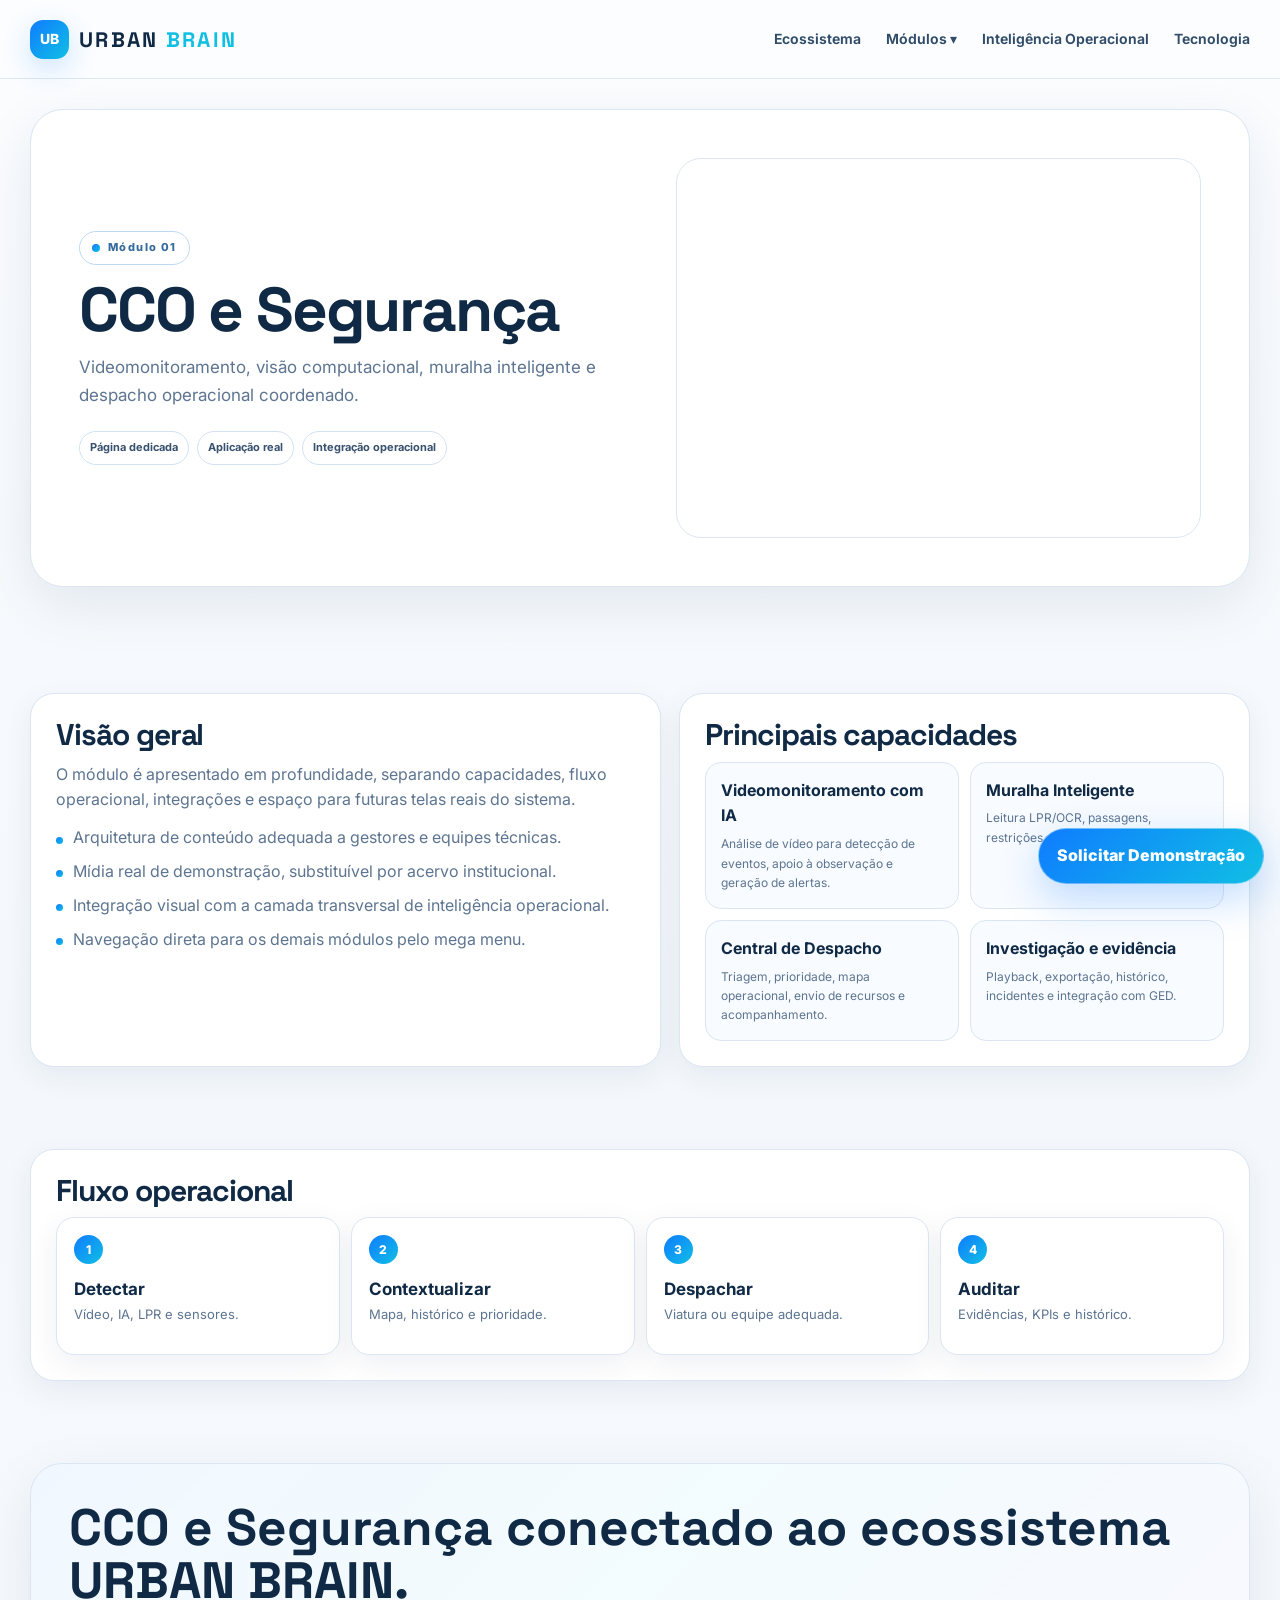
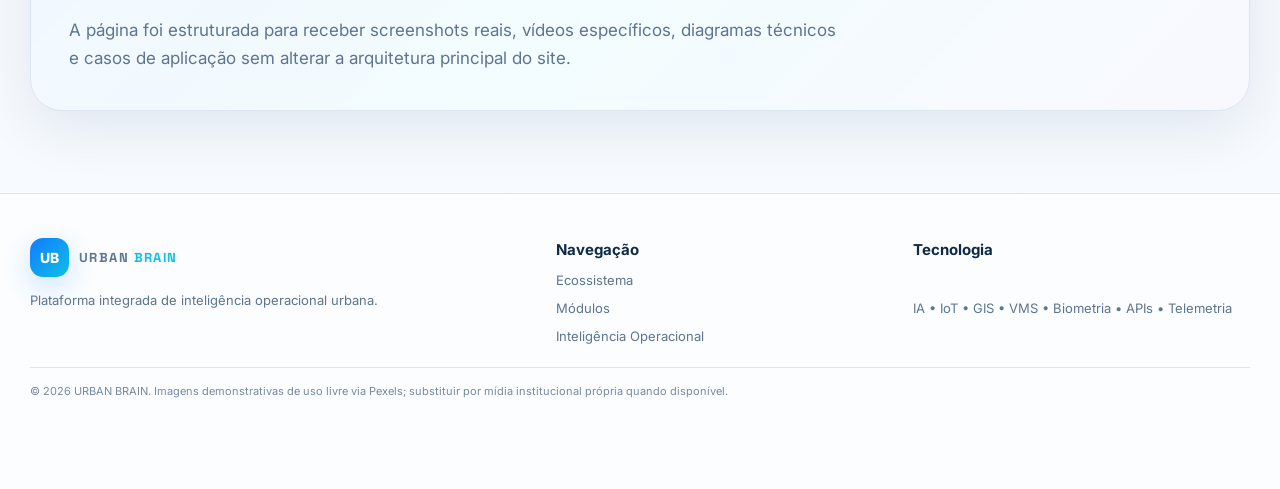
==== modulos/cco-seguranca.html @ a5acc8ec "feat: publish final URBAN BRAIN light redesign" ====
<!doctype html><html lang="pt-BR"><head><meta charset="utf-8"><meta name="viewport" content="width=device-width,initial-scale=1">
<title>CCO e Segurança | URBAN BRAIN</title><meta name="description" content="Videomonitoramento, visão computacional, muralha inteligente e despacho operacional coordenado."><meta name="theme-color" content="#f5f8fc">
<meta name="robots" content="index,follow,max-image-preview:large">
<meta property="og:type" content="website"><meta property="og:locale" content="pt_BR"><meta property="og:title" content="CCO e Segurança | URBAN BRAIN"><meta property="og:description" content="Videomonitoramento, visão computacional, muralha inteligente e despacho operacional coordenado.">
<link rel="preconnect" href="https://fonts.googleapis.com"><link rel="preconnect" href="https://fonts.gstatic.com" crossorigin>
<link href="https://fonts.googleapis.com/css2?family=Inter:wght@400;500;600;700;800&family=Space+Grotesk:wght@500;700;800&display=swap" rel="stylesheet">
<link rel="stylesheet" href="../assets/styles.css"></head><body><a class="skip" href="#conteudo">Ir para o conteúdo</a>
<header class="header"><div class="container header-row"><a class="brand" href="../index.html"><span class="brand-mark">UB</span><span>URBAN <b>BRAIN</b></span></a><nav class="nav" aria-label="Navegação principal"><a href="../index.html#ecossistema">Ecossistema</a><div class="modules"><button class="modules-btn" aria-haspopup="true">Módulos ▾</button><div class="mega"><div class="mega-grid"><a class="mega-card" href="cco-seguranca.html"><strong>CCO e Segurança</strong><span>IA, videomonitoramento, muralha e despacho</span></a><a class="mega-card" href="educacao-escolas.html"><strong>Educação e Escolas</strong><span>Frequência digital e proteção escolar</span></a><a class="mega-card" href="transporte-publico.html"><strong>Transporte Público</strong><span>Biometria facial e antifraude</span></a><a class="mega-card" href="saude-digital.html"><strong>Saúde Digital</strong><span>UBS digital e teleinterconsulta</span></a><a class="mega-card" href="telegestao-defesa-civil.html"><strong>Telegestão e Defesa Civil</strong><span>IoT, iluminação e prevenção de riscos</span></a></div><div class="mega-side"><h4>Inteligência transversal</h4><p>Capacidades que sustentam a operação integrada em todas as verticais.</p><div class="tags"><span class="tag">CAD</span><span class="tag">Muralha</span><span class="tag">Vídeo / VMS</span><span class="tag">GED + IA</span><span class="tag">Frotas</span><span class="tag">Telemetria</span><span class="tag">BI</span></div></div></div></div><a href="../index.html#inteligencia">Inteligência Operacional</a><a href="../index.html#tecnologia">Tecnologia</a></nav><button class="menu" aria-label="Abrir menu" aria-expanded="false">☰</button></div><div class="container mobile"><div class="mobile-panel"><a href="../index.html#ecossistema">Ecossistema</a><div class="mobile-item"><button class="mobile-toggle">Módulos <span>+</span></button><div class="mobile-sub"><a href="cco-seguranca.html">CCO e Segurança</a><a href="educacao-escolas.html">Educação e Escolas</a><a href="transporte-publico.html">Transporte Público</a><a href="saude-digital.html">Saúde Digital</a><a href="telegestao-defesa-civil.html">Telegestão e Defesa Civil</a></div></div><a href="../index.html#inteligencia">Inteligência Operacional</a><a href="../index.html#tecnologia">Tecnologia</a></div></div></header><main id="conteudo">
<section class="page-hero"><div class="container"><div class="page-shell"><div class="page-inner"><div><span class="kicker">Módulo 01</span><h1>CCO e Segurança</h1><p>Videomonitoramento, visão computacional, muralha inteligente e despacho operacional coordenado.</p><div class="hero-pills"><span class="tag">Página dedicada</span><span class="tag">Aplicação real</span><span class="tag">Integração operacional</span></div></div><div class="page-photo" style="background-image:url('https://images.pexels.com/photos/32026165/pexels-photo-32026165.jpeg?cs=srgb&fm=jpg')"></div></div></div></div></section>
<section class="section"><div class="container"><div class="content-grid"><div class="block"><h2>Visão geral</h2><p>O módulo é apresentado em profundidade, separando capacidades, fluxo operacional, integrações e espaço para futuras telas reais do sistema.</p><ul class="bullets"><li>Arquitetura de conteúdo adequada a gestores e equipes técnicas.</li><li>Mídia real de demonstração, substituível por acervo institucional.</li><li>Integração visual com a camada transversal de inteligência operacional.</li><li>Navegação direta para os demais módulos pelo mega menu.</li></ul></div><div class="block"><h2>Principais capacidades</h2><div class="info"><div class="info-card"><strong>Videomonitoramento com IA</strong><p>Análise de vídeo para detecção de eventos, apoio à observação e geração de alertas.</p></div><div class="info-card"><strong>Muralha Inteligente</strong><p>Leitura LPR/OCR, passagens, restrições, fatos, regras e correlações.</p></div><div class="info-card"><strong>Central de Despacho</strong><p>Triagem, prioridade, mapa operacional, envio de recursos e acompanhamento.</p></div><div class="info-card"><strong>Investigação e evidência</strong><p>Playback, exportação, histórico, incidentes e integração com GED.</p></div></div></div></div></div></section>
<section class="section" style="padding-top:0"><div class="container"><div class="block"><h2>Fluxo operacional</h2><div class="module-flow"><div class="step"><em>1</em><strong>Detectar</strong><p>Vídeo, IA, LPR e sensores.</p></div><div class="step"><em>2</em><strong>Contextualizar</strong><p>Mapa, histórico e prioridade.</p></div><div class="step"><em>3</em><strong>Despachar</strong><p>Viatura ou equipe adequada.</p></div><div class="step"><em>4</em><strong>Auditar</strong><p>Evidências, KPIs e histórico.</p></div></div></div></div></section>
<section class="section" style="padding-top:0"><div class="container"><div class="closing"><h2>CCO e Segurança conectado ao ecossistema URBAN BRAIN.</h2><p>A página foi estruturada para receber screenshots reais, vídeos específicos, diagramas técnicos e casos de aplicação sem alterar a arquitetura principal do site.</p></div></div></section>
</main><footer class="footer"><div class="container"><div class="footer-grid"><div><a class="brand" href="../index.html"><span class="brand-mark">UB</span><span>URBAN <b>BRAIN</b></span></a><p>Plataforma integrada de inteligência operacional urbana.</p></div><div class="footer-col"><strong>Navegação</strong><a href="../index.html#ecossistema">Ecossistema</a><a href="../index.html#modulos">Módulos</a><a href="../index.html#inteligencia">Inteligência Operacional</a></div><div class="footer-col"><strong>Tecnologia</strong><p>IA • IoT • GIS • VMS • Biometria • APIs • Telemetria</p></div></div><div class="footer-bottom">© 2026 URBAN BRAIN. Imagens demonstrativas de uso livre via Pexels; substituir por mídia institucional própria quando disponível.</div></div></footer><a class="demo" href="https://wa.me/5511986662944?text=Ol%C3%A1%21%20Gostaria%20de%20solicitar%20uma%20demonstra%C3%A7%C3%A3o%20do%20URBAN%20BRAIN." target="_blank" rel="noopener">Solicitar Demonstração</a><script src="../assets/script.js"></script></body></html>
---- assets/styles.css ----
:root{--bg:#f5f8fc;--surface:#fff;--alt:#eef4fa;--line:#dbe6f2;--text:#102a46;--muted:#5d7590;--blue:#0f7cff;--cyan:#10bfe4;--green:#25b98b;--purple:#676cff;--shadow:0 18px 55px rgba(14,48,88,.09);--soft:0 9px 30px rgba(14,48,88,.07);--radius:24px}
*{box-sizing:border-box}html{scroll-behavior:smooth}body{margin:0;background:linear-gradient(180deg,#fbfdff,#f4f8fc 50%,#f8fbff);color:var(--text);font:16px/1.62 Inter,system-ui,-apple-system,"Segoe UI",sans-serif}a{text-decoration:none;color:inherit}img{max-width:100%;display:block}button{font:inherit}.container{width:min(1220px,calc(100% - 32px));margin:auto}.skip{position:fixed;left:12px;top:-70px;z-index:999;background:#fff;border:1px solid var(--line);padding:9px 13px;border-radius:10px}.skip:focus{top:12px}:focus-visible{outline:3px solid #0f7cff44;outline-offset:3px}
.header{position:sticky;top:0;z-index:100;background:#fbfdffee;backdrop-filter:blur(15px);border-bottom:1px solid #dce7f2}.header-row{height:78px;display:flex;align-items:center;gap:24px}.brand{display:flex;align-items:center;gap:10px;font:800 21px/1 "Space Grotesk",Inter,sans-serif;letter-spacing:.11em;white-space:nowrap}.brand-mark{width:39px;height:39px;border-radius:13px;background:linear-gradient(135deg,var(--blue),var(--cyan));color:#fff;display:grid;place-items:center;font:800 14px/1 Inter;letter-spacing:0;box-shadow:0 10px 28px #0f7cff33}.brand b{color:var(--cyan)}.nav{margin-left:auto;display:flex;align-items:center;gap:25px}.nav>a,.modules-btn{font-weight:650;font-size:14px;color:#304c68;border:0;background:none;padding:0;cursor:pointer}.nav>a:hover,.modules-btn:hover{color:var(--blue)}.modules{position:relative}.mega{position:absolute;top:calc(100% + 18px);right:-160px;width:min(1000px,calc(100vw - 32px));padding:24px;border:1px solid var(--line);border-radius:28px;background:#fff;box-shadow:var(--shadow);display:none;grid-template-columns:1.25fr .75fr;gap:20px}.modules:hover .mega,.modules.open .mega{display:grid}.mega-grid{display:grid;grid-template-columns:1fr 1fr;gap:12px}.mega-card{padding:17px;border-radius:18px;border:1px solid var(--line);background:#f8fbff;transition:.2s}.mega-card:hover{transform:translateY(-2px);box-shadow:var(--soft);border-color:#bdd4ea}.mega-card strong{display:block;font:700 17px/1.2 "Space Grotesk",Inter}.mega-card span{display:block;color:var(--muted);font-size:12px;margin-top:6px}.mega-side{border:1px solid var(--line);border-radius:20px;padding:20px;background:linear-gradient(180deg,#f8fcff,#eef6fd)}.mega-side h4{margin:0 0 8px;font:700 19px/1.2 "Space Grotesk",Inter}.mega-side p{margin:0 0 12px;color:var(--muted);font-size:13px}.tags{display:flex;flex-wrap:wrap;gap:7px}.tag{display:inline-flex;padding:7px 10px;border-radius:999px;border:1px solid #d3e2f1;background:#fff;font-size:11px;font-weight:700;color:#38516e}
.menu{display:none;margin-left:auto;width:45px;height:45px;border:1px solid var(--line);background:#fff;border-radius:12px}.mobile{display:none;padding-bottom:14px}.mobile.open{display:block}.mobile-panel{border:1px solid var(--line);background:#fff;border-radius:18px;padding:14px}.mobile-panel>a,.mobile-toggle{display:flex;width:100%;justify-content:space-between;padding:11px 3px;border:0;background:none;color:#2a4664;font-weight:650;text-align:left}.mobile-sub{display:none;padding:2px 0 6px 12px}.mobile-item.open .mobile-sub{display:block}.mobile-sub a{display:block;padding:8px 0;color:var(--muted);font-size:14px}
.hero{padding:26px 0 35px}.hero-shell{position:relative;overflow:hidden;border-radius:36px;border:1px solid var(--line);box-shadow:var(--shadow);background:#fff}.hero-media{position:absolute;inset:0}.hero-media video,.hero-media img{width:100%;height:100%;object-fit:cover}.hero-media img{position:absolute;inset:0}.hero-media video{position:absolute;inset:0;z-index:1}.hero-media:after{content:"";position:absolute;inset:0;z-index:2;background:linear-gradient(90deg,#fafdfff2 0%,#fafdffe4 42%,#fafdff9e 68%,#fafdffcc 100%)}.hero-inner{position:relative;z-index:3;min-height:680px;display:grid;grid-template-columns:1.03fr .97fr;gap:38px;align-items:center;padding:68px}.kicker{display:inline-flex;align-items:center;gap:8px;border:1px solid #bdd9f6;background:#ffffffc7;border-radius:999px;padding:7px 12px;font-size:11px;font-weight:800;letter-spacing:.13em;color:#356c9d}.kicker:before{content:"";width:8px;height:8px;border-radius:50%;background:linear-gradient(135deg,var(--blue),var(--cyan))}.hero h1,.section-head h2,.card h3,.page-hero h1,.block h2{font-family:"Space Grotesk",Inter,sans-serif;letter-spacing:-.035em}.hero h1{font-size:clamp(46px,6vw,76px);line-height:.94;margin:17px 0 18px}.hero h1 span{color:var(--blue)}.hero p{font-size:18px;color:#49637f;max-width:650px;margin:0}.hero-actions{margin-top:25px}.link-primary{display:inline-flex;align-items:center;gap:8px;padding:12px 16px;border-radius:13px;border:1px solid var(--line);background:#fff;font-weight:800;color:#244561;box-shadow:var(--soft)}.hero-pills{margin-top:22px;display:flex;flex-wrap:wrap;gap:8px}.hero-board{display:grid;grid-template-columns:1fr 1fr;gap:13px;width:min(100%,520px);justify-self:end}.metric{padding:18px;border:1px solid #dce7f2;background:#ffffffdc;border-radius:19px;box-shadow:var(--soft)}.metric strong{display:block;font:700 26px/1 "Space Grotesk",Inter}.metric span{display:block;color:var(--muted);font-size:12px;margin-top:7px}.hero-board .wide{grid-column:1/-1}.hero-note{padding:18px;border:1px solid #dce7f2;background:#ffffffdc;border-radius:19px;box-shadow:var(--soft)}.hero-note strong{display:block;font:700 20px/1.2 "Space Grotesk",Inter}.hero-note p{font-size:13px;margin-top:7px}
.section{padding:82px 0}.section-head{max-width:850px;margin-bottom:28px}.eyebrow{font-size:11px;font-weight:800;letter-spacing:.16em;text-transform:uppercase;color:#5581ad}.section-head h2{font-size:clamp(34px,4vw,54px);line-height:1.03;margin:11px 0}.section-head p{font-size:17px;color:var(--muted);margin:0}
.eco{background:#fff;border:1px solid var(--line);border-radius:31px;padding:34px;box-shadow:var(--soft);display:grid;grid-template-columns:1.08fr .92fr;gap:28px;align-items:center}.radar{min-height:540px;position:relative;border-radius:27px;background:radial-gradient(circle at 50% 50%,#10bfe414,transparent 54%),linear-gradient(180deg,#fbfdff,#f5faff);border:1px solid #e2edf8;overflow:hidden}.ring{position:absolute;left:50%;top:50%;transform:translate(-50%,-50%);border:1px solid #d7e7f7;border-radius:50%}.r1{width:210px;height:210px}.r2{width:320px;height:320px}.r3{width:440px;height:440px}.core{position:absolute;left:50%;top:50%;transform:translate(-50%,-50%);width:160px;height:160px;border-radius:50%;background:linear-gradient(135deg,var(--blue),var(--cyan));color:#fff;display:grid;place-items:center;text-align:center;box-shadow:0 24px 58px #0f7cff33}.core strong{display:block;font:800 27px/1 "Space Grotesk",Inter;letter-spacing:.08em}.core span{font-size:11px;letter-spacing:.12em;font-weight:800}.node{position:absolute;width:116px;height:116px;border:1px solid var(--line);background:#fff;border-radius:50%;display:grid;place-items:center;text-align:center;padding:12px;font-size:12px;font-weight:750;box-shadow:var(--soft)}.n1{left:50%;top:7%;transform:translateX(-50%)}.n2{right:7%;top:25%}.n3{right:11%;bottom:10%}.n4{left:11%;bottom:10%}.n5{left:7%;top:25%}.n6{left:50%;bottom:2%;transform:translateX(-50%)}.benefits{display:grid;gap:12px}.benefit{padding:17px;border-radius:18px;background:#f7fbff;border:1px solid var(--line)}.benefit strong{display:block;font-size:17px}.benefit p{margin:5px 0 0;color:var(--muted);font-size:14px}
.modules-grid{display:grid;grid-template-columns:repeat(3,1fr);gap:17px}.card{overflow:hidden;background:#fff;border:1px solid var(--line);border-radius:25px;box-shadow:var(--soft)}.media{height:225px;background-size:cover;background-position:center}.card-body{padding:22px}.card h3{font-size:25px;line-height:1.04;margin:0 0 10px}.card p{color:var(--muted);margin:0}.pill-row{display:flex;flex-wrap:wrap;gap:7px;margin-top:14px}.pill{padding:6px 9px;border-radius:999px;border:1px solid var(--line);background:#f7fbff;color:#3d5571;font-size:11px;font-weight:750}.text-link{display:inline-flex;margin-top:16px;color:var(--blue);font-weight:800}
.ops{display:grid;grid-template-columns:1fr 1fr;gap:20px}.preview,.detail{background:#fff;border:1px solid var(--line);border-radius:27px;box-shadow:var(--soft)}.preview{padding:20px}.preview img{border:1px solid #e3edf7;border-radius:18px}.detail{padding:27px}.detail h3{font:700 26px/1.1 "Space Grotesk",Inter;margin:0 0 9px}.detail>p{color:var(--muted);margin:0 0 14px}.feature-list{display:grid;gap:9px}.feature{padding:13px 14px;border:1px solid var(--line);background:#f8fbff;border-radius:15px;text-align:left;cursor:pointer}.feature.active,.feature:hover{background:#fff;border-color:#b9d3eb}.feature strong{display:block;color:#24405d}.feature span{display:block;color:var(--muted);font-size:12px;margin-top:3px}.workflow{display:grid;grid-template-columns:repeat(5,1fr);gap:12px;margin-top:22px}.step{padding:17px;border:1px solid var(--line);background:#fff;border-radius:18px;box-shadow:var(--soft)}.step em{display:grid;place-items:center;width:29px;height:29px;border-radius:50%;background:linear-gradient(135deg,var(--blue),var(--cyan));color:#fff;font-style:normal;font-size:12px;font-weight:800}.step strong{display:block;margin-top:12px;font-size:17px}.step p{font-size:13px;color:var(--muted);margin:4px 0 0}.grid4{display:grid;grid-template-columns:repeat(4,1fr);gap:14px}.tech{padding:20px;border:1px solid var(--line);background:#fff;border-radius:20px;box-shadow:var(--soft)}.tech h3{font:700 19px/1.15 "Space Grotesk",Inter;margin:0 0 8px}.tech p{color:var(--muted);font-size:13px;margin:0}.closing{padding:38px;border:1px solid var(--line);border-radius:32px;background:linear-gradient(135deg,#0f7cff0f,#10bfe40d,#676cff0c),#fff;box-shadow:var(--shadow)}.closing h2{font:700 clamp(30px,4vw,52px)/1.03 "Space Grotesk",Inter;margin:0 0 10px}.closing p{font-size:17px;color:var(--muted);max-width:780px;margin:0}
.footer{padding:44px 0 88px;border-top:1px solid var(--line);background:#fbfdff}.footer-grid{display:grid;grid-template-columns:1.2fr .8fr .8fr;gap:20px}.footer p,.footer a{color:var(--muted);font-size:13px}.footer-col{display:grid;gap:7px}.footer-col strong{font-size:15px}.footer-bottom{margin-top:20px;padding-top:15px;border-top:1px solid var(--line);font-size:11px;color:#768aa1}.demo{position:fixed;right:16px;bottom:16px;z-index:120;display:inline-flex;padding:14px 18px;border-radius:999px;background:linear-gradient(135deg,var(--blue),var(--cyan));color:#fff;font-weight:850;box-shadow:0 15px 40px #0f7cff40;border:1px solid #ffffff66}
.page-hero{padding:30px 0 24px}.page-shell{overflow:hidden;background:#fff;border:1px solid var(--line);border-radius:33px;box-shadow:var(--shadow)}.page-inner{display:grid;grid-template-columns:1.04fr .96fr;gap:28px;align-items:center;padding:48px}.page-hero h1{font-size:clamp(40px,5vw,62px);line-height:1.02;margin:13px 0}.page-hero p{color:var(--muted);font-size:17px;margin:0}.page-photo{min-height:380px;border-radius:25px;background-size:cover;background-position:center;border:1px solid var(--line)}.content-grid{display:grid;grid-template-columns:1.05fr .95fr;gap:18px}.block{padding:25px;border:1px solid var(--line);background:#fff;border-radius:24px;box-shadow:var(--soft)}.block h2{font-size:30px;line-height:1.05;margin:0 0 11px}.block p{color:var(--muted);margin:0 0 12px}.info{display:grid;grid-template-columns:1fr 1fr;gap:11px}.info-card{padding:15px;border:1px solid var(--line);background:#f8fbff;border-radius:16px}.info-card strong{display:block;font-size:16px}.info-card p{font-size:12px;margin:5px 0 0}.bullets{list-style:none;padding:0;margin:0;display:grid;gap:8px}.bullets li{position:relative;padding-left:17px;color:var(--muted)}.bullets li:before{content:"";position:absolute;left:0;top:.7em;width:7px;height:7px;border-radius:50%;background:linear-gradient(135deg,var(--blue),var(--cyan))}.module-flow{display:grid;grid-template-columns:repeat(4,1fr);gap:11px}
@media(max-width:1050px){.hero-inner,.eco,.ops,.page-inner,.content-grid{grid-template-columns:1fr}.hero-inner{padding:50px 28px;min-height:620px}.hero-board{justify-self:start}.modules-grid{grid-template-columns:1fr 1fr}.grid4{grid-template-columns:1fr 1fr}.workflow{grid-template-columns:1fr 1fr}.footer-grid{grid-template-columns:1fr 1fr}.mega{right:-90px}}
@media(max-width:860px){.nav{display:none}.menu{display:block}.modules-grid{grid-template-columns:1fr 1fr}.page-inner{padding:30px}.hero-shell,.page-shell{border-radius:28px}}
@media(max-width:680px){.container{width:calc(100% - 24px)}.section{padding:62px 0}.hero h1{font-size:43px}.hero-inner{padding:32px 20px;min-height:610px}.hero-board,.modules-grid,.grid4,.workflow,.info,.module-flow{grid-template-columns:1fr}.hero-board .wide{grid-column:auto}.radar{min-height:500px}.r3{width:395px;height:395px}.r2{width:290px;height:290px}.node{width:100px;height:100px;font-size:10px}.footer-grid{grid-template-columns:1fr}.demo{left:12px;right:12px;justify-content:center;border-radius:14px}.closing{padding:27px}}
@media(prefers-reduced-motion:reduce){html{scroll-behavior:auto}*{animation:none!important;transition:none!important}.hero-media video{display:none}}
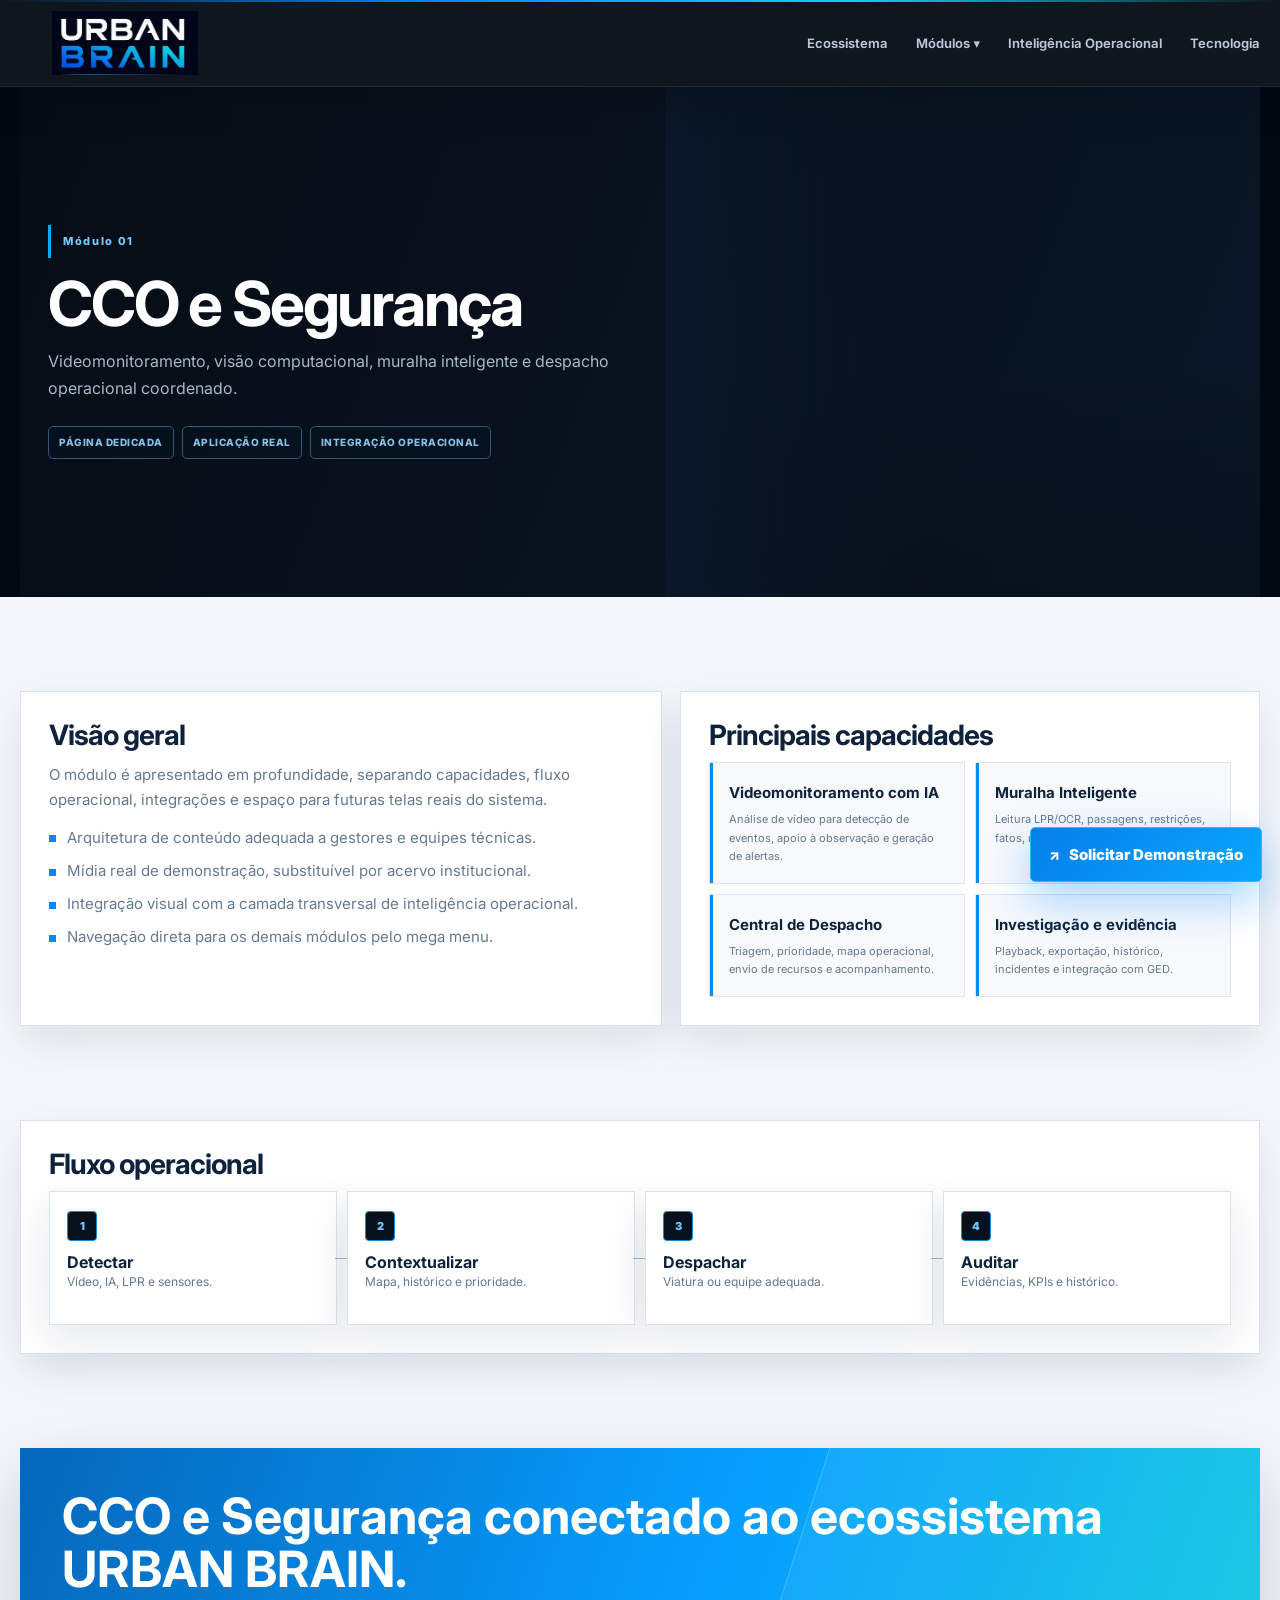
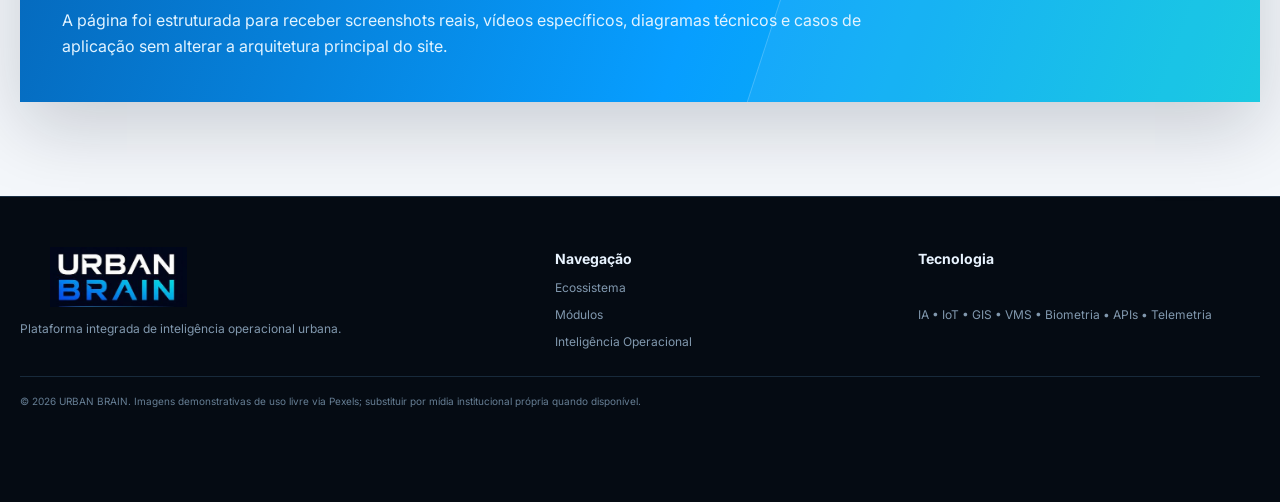
==== commit b9d76251: "fix: use approved CCO monitoring image" ====
--- a/modulos/cco-seguranca.html
+++ b/modulos/cco-seguranca.html
@@ -6,7 +6,7 @@
 <link href="https://fonts.googleapis.com/css2?family=Inter:wght@400;500;600;700;800&family=Space+Grotesk:wght@500;700;800&display=swap" rel="stylesheet">
 <link rel="stylesheet" href="../assets/styles.css"></head><body><a class="skip" href="#conteudo">Ir para o conteúdo</a>
 <header class="header"><div class="container header-row"><a class="brand" href="../index.html"><span class="brand-mark">UB</span><span>URBAN <b>BRAIN</b></span></a><nav class="nav" aria-label="Navegação principal"><a href="../index.html#ecossistema">Ecossistema</a><div class="modules"><button class="modules-btn" aria-haspopup="true">Módulos ▾</button><div class="mega"><div class="mega-grid"><a class="mega-card" href="cco-seguranca.html"><strong>CCO e Segurança</strong><span>IA, videomonitoramento, muralha e despacho</span></a><a class="mega-card" href="educacao-escolas.html"><strong>Educação e Escolas</strong><span>Frequência digital e proteção escolar</span></a><a class="mega-card" href="transporte-publico.html"><strong>Transporte Público</strong><span>Biometria facial e antifraude</span></a><a class="mega-card" href="saude-digital.html"><strong>Saúde Digital</strong><span>UBS digital e teleinterconsulta</span></a><a class="mega-card" href="telegestao-defesa-civil.html"><strong>Telegestão e Defesa Civil</strong><span>IoT, iluminação e prevenção de riscos</span></a></div><div class="mega-side"><h4>Inteligência transversal</h4><p>Capacidades que sustentam a operação integrada em todas as verticais.</p><div class="tags"><span class="tag">CAD</span><span class="tag">Muralha</span><span class="tag">Vídeo / VMS</span><span class="tag">GED + IA</span><span class="tag">Frotas</span><span class="tag">Telemetria</span><span class="tag">BI</span></div></div></div></div><a href="../index.html#inteligencia">Inteligência Operacional</a><a href="../index.html#tecnologia">Tecnologia</a></nav><button class="menu" aria-label="Abrir menu" aria-expanded="false">☰</button></div><div class="container mobile"><div class="mobile-panel"><a href="../index.html#ecossistema">Ecossistema</a><div class="mobile-item"><button class="mobile-toggle">Módulos <span>+</span></button><div class="mobile-sub"><a href="cco-seguranca.html">CCO e Segurança</a><a href="educacao-escolas.html">Educação e Escolas</a><a href="transporte-publico.html">Transporte Público</a><a href="saude-digital.html">Saúde Digital</a><a href="telegestao-defesa-civil.html">Telegestão e Defesa Civil</a></div></div><a href="../index.html#inteligencia">Inteligência Operacional</a><a href="../index.html#tecnologia">Tecnologia</a></div></div></header><main id="conteudo">
-<section class="page-hero"><div class="container"><div class="page-shell"><div class="page-inner"><div><span class="kicker">Módulo 01</span><h1>CCO e Segurança</h1><p>Videomonitoramento, visão computacional, muralha inteligente e despacho operacional coordenado.</p><div class="hero-pills"><span class="tag">Página dedicada</span><span class="tag">Aplicação real</span><span class="tag">Integração operacional</span></div></div><div class="page-photo" style="background-image:url('https://images.pexels.com/photos/32026165/pexels-photo-32026165.jpeg?cs=srgb&fm=jpg')"></div></div></div></div></section>
+<section class="page-hero"><div class="container"><div class="page-shell"><div class="page-inner"><div><span class="kicker">Módulo 01</span><h1>CCO e Segurança</h1><p>Videomonitoramento, visão computacional, muralha inteligente e despacho operacional coordenado.</p><div class="hero-pills"><span class="tag">Página dedicada</span><span class="tag">Aplicação real</span><span class="tag">Integração operacional</span></div></div><div class="page-photo" style="background-image:url('../assets/cco-monitoramento-urbano.jpg')"></div></div></div></div></section>
 <section class="section"><div class="container"><div class="content-grid"><div class="block"><h2>Visão geral</h2><p>O módulo é apresentado em profundidade, separando capacidades, fluxo operacional, integrações e espaço para futuras telas reais do sistema.</p><ul class="bullets"><li>Arquitetura de conteúdo adequada a gestores e equipes técnicas.</li><li>Mídia real de demonstração, substituível por acervo institucional.</li><li>Integração visual com a camada transversal de inteligência operacional.</li><li>Navegação direta para os demais módulos pelo mega menu.</li></ul></div><div class="block"><h2>Principais capacidades</h2><div class="info"><div class="info-card"><strong>Videomonitoramento com IA</strong><p>Análise de vídeo para detecção de eventos, apoio à observação e geração de alertas.</p></div><div class="info-card"><strong>Muralha Inteligente</strong><p>Leitura LPR/OCR, passagens, restrições, fatos, regras e correlações.</p></div><div class="info-card"><strong>Central de Despacho</strong><p>Triagem, prioridade, mapa operacional, envio de recursos e acompanhamento.</p></div><div class="info-card"><strong>Investigação e evidência</strong><p>Playback, exportação, histórico, incidentes e integração com GED.</p></div></div></div></div></div></section>
 <section class="section" style="padding-top:0"><div class="container"><div class="block"><h2>Fluxo operacional</h2><div class="module-flow"><div class="step"><em>1</em><strong>Detectar</strong><p>Vídeo, IA, LPR e sensores.</p></div><div class="step"><em>2</em><strong>Contextualizar</strong><p>Mapa, histórico e prioridade.</p></div><div class="step"><em>3</em><strong>Despachar</strong><p>Viatura ou equipe adequada.</p></div><div class="step"><em>4</em><strong>Auditar</strong><p>Evidências, KPIs e histórico.</p></div></div></div></div></section>
 <section class="section" style="padding-top:0"><div class="container"><div class="closing"><h2>CCO e Segurança conectado ao ecossistema URBAN BRAIN.</h2><p>A página foi estruturada para receber screenshots reais, vídeos específicos, diagramas técnicos e casos de aplicação sem alterar a arquitetura principal do site.</p></div></div></section>
--- a/assets/styles.css
+++ b/assets/styles.css
@@ -1,15 +1,23 @@
-:root{--bg:#f5f8fc;--surface:#fff;--alt:#eef4fa;--line:#dbe6f2;--text:#102a46;--muted:#5d7590;--blue:#0f7cff;--cyan:#10bfe4;--green:#25b98b;--purple:#676cff;--shadow:0 18px 55px rgba(14,48,88,.09);--soft:0 9px 30px rgba(14,48,88,.07);--radius:24px}
-*{box-sizing:border-box}html{scroll-behavior:smooth}body{margin:0;background:linear-gradient(180deg,#fbfdff,#f4f8fc 50%,#f8fbff);color:var(--text);font:16px/1.62 Inter,system-ui,-apple-system,"Segoe UI",sans-serif}a{text-decoration:none;color:inherit}img{max-width:100%;display:block}button{font:inherit}.container{width:min(1220px,calc(100% - 32px));margin:auto}.skip{position:fixed;left:12px;top:-70px;z-index:999;background:#fff;border:1px solid var(--line);padding:9px 13px;border-radius:10px}.skip:focus{top:12px}:focus-visible{outline:3px solid #0f7cff44;outline-offset:3px}
-.header{position:sticky;top:0;z-index:100;background:#fbfdffee;backdrop-filter:blur(15px);border-bottom:1px solid #dce7f2}.header-row{height:78px;display:flex;align-items:center;gap:24px}.brand{display:flex;align-items:center;gap:10px;font:800 21px/1 "Space Grotesk",Inter,sans-serif;letter-spacing:.11em;white-space:nowrap}.brand-mark{width:39px;height:39px;border-radius:13px;background:linear-gradient(135deg,var(--blue),var(--cyan));color:#fff;display:grid;place-items:center;font:800 14px/1 Inter;letter-spacing:0;box-shadow:0 10px 28px #0f7cff33}.brand b{color:var(--cyan)}.nav{margin-left:auto;display:flex;align-items:center;gap:25px}.nav>a,.modules-btn{font-weight:650;font-size:14px;color:#304c68;border:0;background:none;padding:0;cursor:pointer}.nav>a:hover,.modules-btn:hover{color:var(--blue)}.modules{position:relative}.mega{position:absolute;top:calc(100% + 18px);right:-160px;width:min(1000px,calc(100vw - 32px));padding:24px;border:1px solid var(--line);border-radius:28px;background:#fff;box-shadow:var(--shadow);display:none;grid-template-columns:1.25fr .75fr;gap:20px}.modules:hover .mega,.modules.open .mega{display:grid}.mega-grid{display:grid;grid-template-columns:1fr 1fr;gap:12px}.mega-card{padding:17px;border-radius:18px;border:1px solid var(--line);background:#f8fbff;transition:.2s}.mega-card:hover{transform:translateY(-2px);box-shadow:var(--soft);border-color:#bdd4ea}.mega-card strong{display:block;font:700 17px/1.2 "Space Grotesk",Inter}.mega-card span{display:block;color:var(--muted);font-size:12px;margin-top:6px}.mega-side{border:1px solid var(--line);border-radius:20px;padding:20px;background:linear-gradient(180deg,#f8fcff,#eef6fd)}.mega-side h4{margin:0 0 8px;font:700 19px/1.2 "Space Grotesk",Inter}.mega-side p{margin:0 0 12px;color:var(--muted);font-size:13px}.tags{display:flex;flex-wrap:wrap;gap:7px}.tag{display:inline-flex;padding:7px 10px;border-radius:999px;border:1px solid #d3e2f1;background:#fff;font-size:11px;font-weight:700;color:#38516e}
-.menu{display:none;margin-left:auto;width:45px;height:45px;border:1px solid var(--line);background:#fff;border-radius:12px}.mobile{display:none;padding-bottom:14px}.mobile.open{display:block}.mobile-panel{border:1px solid var(--line);background:#fff;border-radius:18px;padding:14px}.mobile-panel>a,.mobile-toggle{display:flex;width:100%;justify-content:space-between;padding:11px 3px;border:0;background:none;color:#2a4664;font-weight:650;text-align:left}.mobile-sub{display:none;padding:2px 0 6px 12px}.mobile-item.open .mobile-sub{display:block}.mobile-sub a{display:block;padding:8px 0;color:var(--muted);font-size:14px}
-.hero{padding:26px 0 35px}.hero-shell{position:relative;overflow:hidden;border-radius:36px;border:1px solid var(--line);box-shadow:var(--shadow);background:#fff}.hero-media{position:absolute;inset:0}.hero-media video,.hero-media img{width:100%;height:100%;object-fit:cover}.hero-media img{position:absolute;inset:0}.hero-media video{position:absolute;inset:0;z-index:1}.hero-media:after{content:"";position:absolute;inset:0;z-index:2;background:linear-gradient(90deg,#fafdfff2 0%,#fafdffe4 42%,#fafdff9e 68%,#fafdffcc 100%)}.hero-inner{position:relative;z-index:3;min-height:680px;display:grid;grid-template-columns:1.03fr .97fr;gap:38px;align-items:center;padding:68px}.kicker{display:inline-flex;align-items:center;gap:8px;border:1px solid #bdd9f6;background:#ffffffc7;border-radius:999px;padding:7px 12px;font-size:11px;font-weight:800;letter-spacing:.13em;color:#356c9d}.kicker:before{content:"";width:8px;height:8px;border-radius:50%;background:linear-gradient(135deg,var(--blue),var(--cyan))}.hero h1,.section-head h2,.card h3,.page-hero h1,.block h2{font-family:"Space Grotesk",Inter,sans-serif;letter-spacing:-.035em}.hero h1{font-size:clamp(46px,6vw,76px);line-height:.94;margin:17px 0 18px}.hero h1 span{color:var(--blue)}.hero p{font-size:18px;color:#49637f;max-width:650px;margin:0}.hero-actions{margin-top:25px}.link-primary{display:inline-flex;align-items:center;gap:8px;padding:12px 16px;border-radius:13px;border:1px solid var(--line);background:#fff;font-weight:800;color:#244561;box-shadow:var(--soft)}.hero-pills{margin-top:22px;display:flex;flex-wrap:wrap;gap:8px}.hero-board{display:grid;grid-template-columns:1fr 1fr;gap:13px;width:min(100%,520px);justify-self:end}.metric{padding:18px;border:1px solid #dce7f2;background:#ffffffdc;border-radius:19px;box-shadow:var(--soft)}.metric strong{display:block;font:700 26px/1 "Space Grotesk",Inter}.metric span{display:block;color:var(--muted);font-size:12px;margin-top:7px}.hero-board .wide{grid-column:1/-1}.hero-note{padding:18px;border:1px solid #dce7f2;background:#ffffffdc;border-radius:19px;box-shadow:var(--soft)}.hero-note strong{display:block;font:700 20px/1.2 "Space Grotesk",Inter}.hero-note p{font-size:13px;margin-top:7px}
-.section{padding:82px 0}.section-head{max-width:850px;margin-bottom:28px}.eyebrow{font-size:11px;font-weight:800;letter-spacing:.16em;text-transform:uppercase;color:#5581ad}.section-head h2{font-size:clamp(34px,4vw,54px);line-height:1.03;margin:11px 0}.section-head p{font-size:17px;color:var(--muted);margin:0}
-.eco{background:#fff;border:1px solid var(--line);border-radius:31px;padding:34px;box-shadow:var(--soft);display:grid;grid-template-columns:1.08fr .92fr;gap:28px;align-items:center}.radar{min-height:540px;position:relative;border-radius:27px;background:radial-gradient(circle at 50% 50%,#10bfe414,transparent 54%),linear-gradient(180deg,#fbfdff,#f5faff);border:1px solid #e2edf8;overflow:hidden}.ring{position:absolute;left:50%;top:50%;transform:translate(-50%,-50%);border:1px solid #d7e7f7;border-radius:50%}.r1{width:210px;height:210px}.r2{width:320px;height:320px}.r3{width:440px;height:440px}.core{position:absolute;left:50%;top:50%;transform:translate(-50%,-50%);width:160px;height:160px;border-radius:50%;background:linear-gradient(135deg,var(--blue),var(--cyan));color:#fff;display:grid;place-items:center;text-align:center;box-shadow:0 24px 58px #0f7cff33}.core strong{display:block;font:800 27px/1 "Space Grotesk",Inter;letter-spacing:.08em}.core span{font-size:11px;letter-spacing:.12em;font-weight:800}.node{position:absolute;width:116px;height:116px;border:1px solid var(--line);background:#fff;border-radius:50%;display:grid;place-items:center;text-align:center;padding:12px;font-size:12px;font-weight:750;box-shadow:var(--soft)}.n1{left:50%;top:7%;transform:translateX(-50%)}.n2{right:7%;top:25%}.n3{right:11%;bottom:10%}.n4{left:11%;bottom:10%}.n5{left:7%;top:25%}.n6{left:50%;bottom:2%;transform:translateX(-50%)}.benefits{display:grid;gap:12px}.benefit{padding:17px;border-radius:18px;background:#f7fbff;border:1px solid var(--line)}.benefit strong{display:block;font-size:17px}.benefit p{margin:5px 0 0;color:var(--muted);font-size:14px}
-.modules-grid{display:grid;grid-template-columns:repeat(3,1fr);gap:17px}.card{overflow:hidden;background:#fff;border:1px solid var(--line);border-radius:25px;box-shadow:var(--soft)}.media{height:225px;background-size:cover;background-position:center}.card-body{padding:22px}.card h3{font-size:25px;line-height:1.04;margin:0 0 10px}.card p{color:var(--muted);margin:0}.pill-row{display:flex;flex-wrap:wrap;gap:7px;margin-top:14px}.pill{padding:6px 9px;border-radius:999px;border:1px solid var(--line);background:#f7fbff;color:#3d5571;font-size:11px;font-weight:750}.text-link{display:inline-flex;margin-top:16px;color:var(--blue);font-weight:800}
-.ops{display:grid;grid-template-columns:1fr 1fr;gap:20px}.preview,.detail{background:#fff;border:1px solid var(--line);border-radius:27px;box-shadow:var(--soft)}.preview{padding:20px}.preview img{border:1px solid #e3edf7;border-radius:18px}.detail{padding:27px}.detail h3{font:700 26px/1.1 "Space Grotesk",Inter;margin:0 0 9px}.detail>p{color:var(--muted);margin:0 0 14px}.feature-list{display:grid;gap:9px}.feature{padding:13px 14px;border:1px solid var(--line);background:#f8fbff;border-radius:15px;text-align:left;cursor:pointer}.feature.active,.feature:hover{background:#fff;border-color:#b9d3eb}.feature strong{display:block;color:#24405d}.feature span{display:block;color:var(--muted);font-size:12px;margin-top:3px}.workflow{display:grid;grid-template-columns:repeat(5,1fr);gap:12px;margin-top:22px}.step{padding:17px;border:1px solid var(--line);background:#fff;border-radius:18px;box-shadow:var(--soft)}.step em{display:grid;place-items:center;width:29px;height:29px;border-radius:50%;background:linear-gradient(135deg,var(--blue),var(--cyan));color:#fff;font-style:normal;font-size:12px;font-weight:800}.step strong{display:block;margin-top:12px;font-size:17px}.step p{font-size:13px;color:var(--muted);margin:4px 0 0}.grid4{display:grid;grid-template-columns:repeat(4,1fr);gap:14px}.tech{padding:20px;border:1px solid var(--line);background:#fff;border-radius:20px;box-shadow:var(--soft)}.tech h3{font:700 19px/1.15 "Space Grotesk",Inter;margin:0 0 8px}.tech p{color:var(--muted);font-size:13px;margin:0}.closing{padding:38px;border:1px solid var(--line);border-radius:32px;background:linear-gradient(135deg,#0f7cff0f,#10bfe40d,#676cff0c),#fff;box-shadow:var(--shadow)}.closing h2{font:700 clamp(30px,4vw,52px)/1.03 "Space Grotesk",Inter;margin:0 0 10px}.closing p{font-size:17px;color:var(--muted);max-width:780px;margin:0}
-.footer{padding:44px 0 88px;border-top:1px solid var(--line);background:#fbfdff}.footer-grid{display:grid;grid-template-columns:1.2fr .8fr .8fr;gap:20px}.footer p,.footer a{color:var(--muted);font-size:13px}.footer-col{display:grid;gap:7px}.footer-col strong{font-size:15px}.footer-bottom{margin-top:20px;padding-top:15px;border-top:1px solid var(--line);font-size:11px;color:#768aa1}.demo{position:fixed;right:16px;bottom:16px;z-index:120;display:inline-flex;padding:14px 18px;border-radius:999px;background:linear-gradient(135deg,var(--blue),var(--cyan));color:#fff;font-weight:850;box-shadow:0 15px 40px #0f7cff40;border:1px solid #ffffff66}
-.page-hero{padding:30px 0 24px}.page-shell{overflow:hidden;background:#fff;border:1px solid var(--line);border-radius:33px;box-shadow:var(--shadow)}.page-inner{display:grid;grid-template-columns:1.04fr .96fr;gap:28px;align-items:center;padding:48px}.page-hero h1{font-size:clamp(40px,5vw,62px);line-height:1.02;margin:13px 0}.page-hero p{color:var(--muted);font-size:17px;margin:0}.page-photo{min-height:380px;border-radius:25px;background-size:cover;background-position:center;border:1px solid var(--line)}.content-grid{display:grid;grid-template-columns:1.05fr .95fr;gap:18px}.block{padding:25px;border:1px solid var(--line);background:#fff;border-radius:24px;box-shadow:var(--soft)}.block h2{font-size:30px;line-height:1.05;margin:0 0 11px}.block p{color:var(--muted);margin:0 0 12px}.info{display:grid;grid-template-columns:1fr 1fr;gap:11px}.info-card{padding:15px;border:1px solid var(--line);background:#f8fbff;border-radius:16px}.info-card strong{display:block;font-size:16px}.info-card p{font-size:12px;margin:5px 0 0}.bullets{list-style:none;padding:0;margin:0;display:grid;gap:8px}.bullets li{position:relative;padding-left:17px;color:var(--muted)}.bullets li:before{content:"";position:absolute;left:0;top:.7em;width:7px;height:7px;border-radius:50%;background:linear-gradient(135deg,var(--blue),var(--cyan))}.module-flow{display:grid;grid-template-columns:repeat(4,1fr);gap:11px}
-@media(max-width:1050px){.hero-inner,.eco,.ops,.page-inner,.content-grid{grid-template-columns:1fr}.hero-inner{padding:50px 28px;min-height:620px}.hero-board{justify-self:start}.modules-grid{grid-template-columns:1fr 1fr}.grid4{grid-template-columns:1fr 1fr}.workflow{grid-template-columns:1fr 1fr}.footer-grid{grid-template-columns:1fr 1fr}.mega{right:-90px}}
-@media(max-width:860px){.nav{display:none}.menu{display:block}.modules-grid{grid-template-columns:1fr 1fr}.page-inner{padding:30px}.hero-shell,.page-shell{border-radius:28px}}
-@media(max-width:680px){.container{width:calc(100% - 24px)}.section{padding:62px 0}.hero h1{font-size:43px}.hero-inner{padding:32px 20px;min-height:610px}.hero-board,.modules-grid,.grid4,.workflow,.info,.module-flow{grid-template-columns:1fr}.hero-board .wide{grid-column:auto}.radar{min-height:500px}.r3{width:395px;height:395px}.r2{width:290px;height:290px}.node{width:100px;height:100px;font-size:10px}.footer-grid{grid-template-columns:1fr}.demo{left:12px;right:12px;justify-content:center;border-radius:14px}.closing{padding:27px}}
-@media(prefers-reduced-motion:reduce){html{scroll-behavior:auto}*{animation:none!important;transition:none!important}.hero-media video{display:none}}+@import url('styles-base.css');
+
+/* Official URBAN BRAIN wordmark extracted from the supplied brand artwork */
+.brand{gap:0!important}
+.brand-mark{
+  width:210px!important;
+  height:64px!important;
+  border:0!important;
+  border-radius:0!important;
+  box-shadow:none!important;
+  background-color:transparent!important;
+  background-image:url('urban-brain-wordmark.jpg')!important;
+  background-repeat:no-repeat!important;
+  background-position:center!important;
+  background-size:contain!important;
+  color:transparent!important;
+  font-size:0!important;
+  overflow:hidden!important;
+}
+.brand>span:last-child{position:absolute!important;width:1px!important;height:1px!important;padding:0!important;margin:-1px!important;overflow:hidden!important;clip:rect(0,0,0,0)!important;white-space:nowrap!important;border:0!important}
+.footer .brand-mark{width:196px!important;height:60px!important}
+@media(max-width:860px){.brand-mark{width:180px!important;height:56px!important}}
+@media(max-width:680px){.brand-mark{width:158px!important;height:50px!important}.header-row{height:72px!important}}
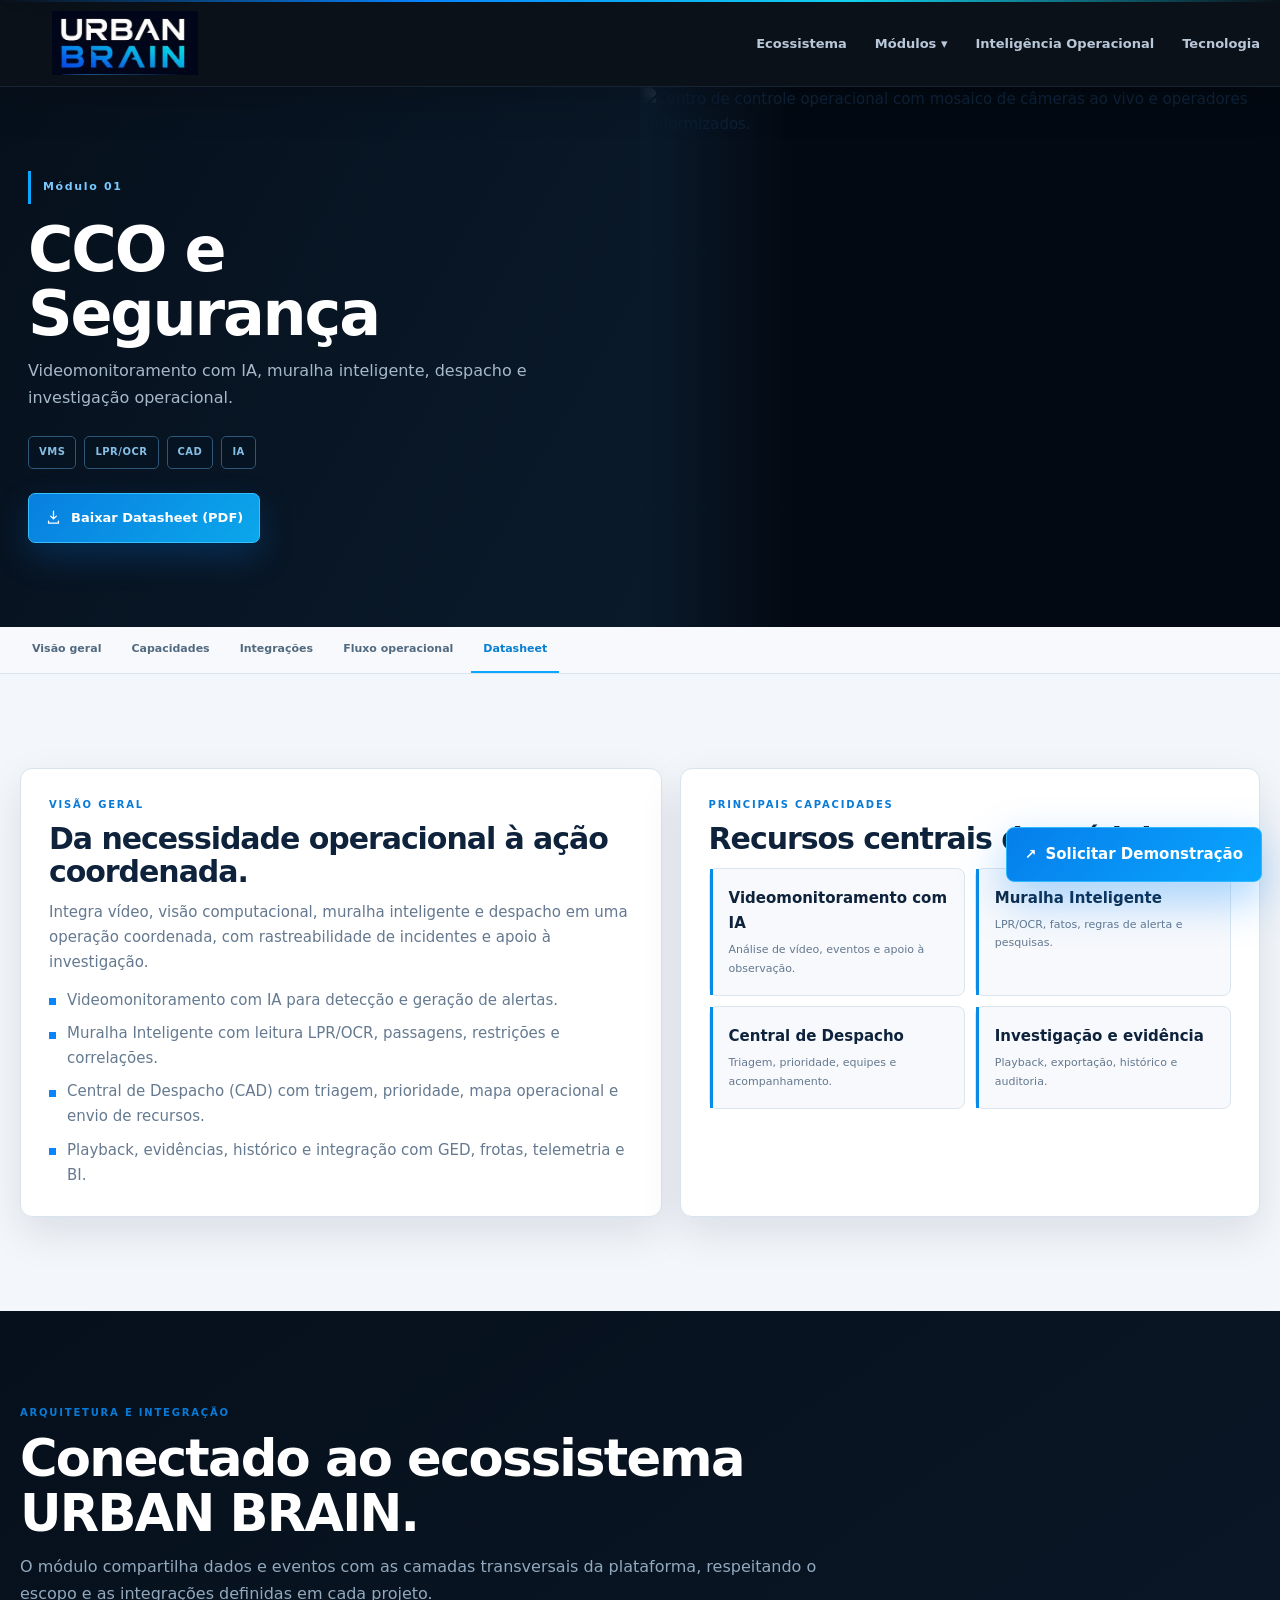
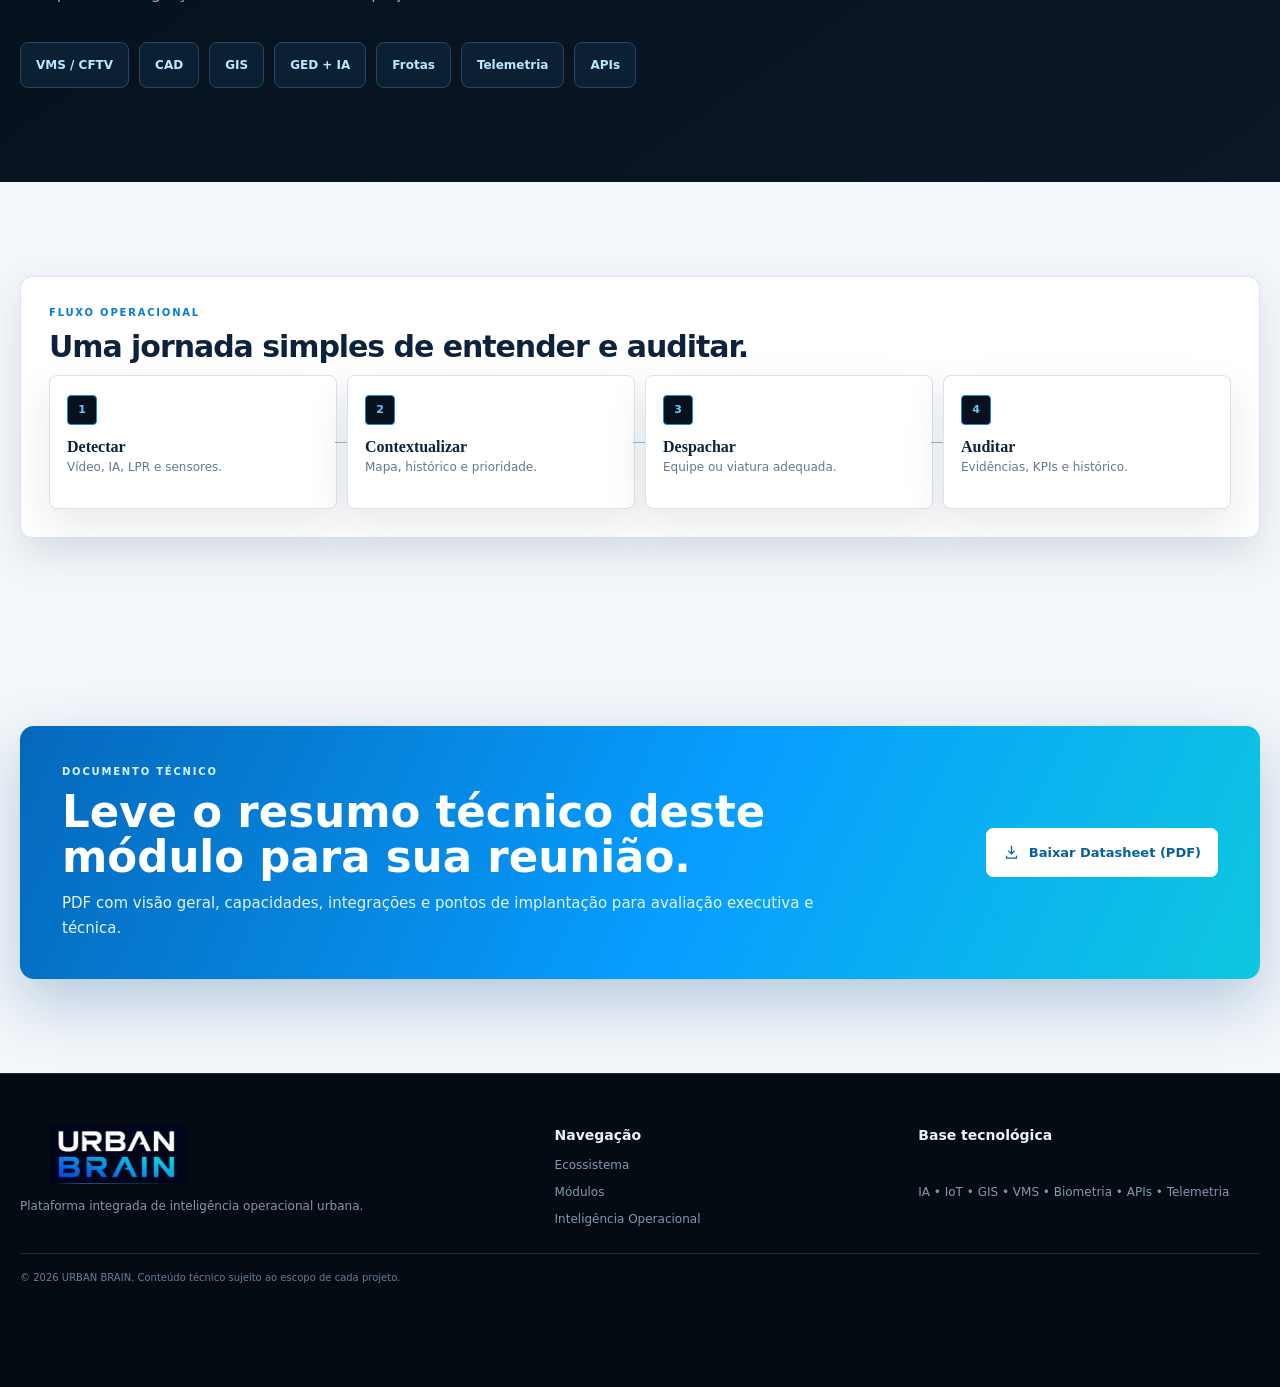
==== commit bd15abd3: "feat: corporate UX audit, technical datasheets and stable education media" ====
--- a/modulos/cco-seguranca.html
+++ b/modulos/cco-seguranca.html
@@ -1,13 +1,13 @@
-<!doctype html><html lang="pt-BR"><head><meta charset="utf-8"><meta name="viewport" content="width=device-width,initial-scale=1">
-<title>CCO e Segurança | URBAN BRAIN</title><meta name="description" content="Videomonitoramento, visão computacional, muralha inteligente e despacho operacional coordenado."><meta name="theme-color" content="#f5f8fc">
-<meta name="robots" content="index,follow,max-image-preview:large">
-<meta property="og:type" content="website"><meta property="og:locale" content="pt_BR"><meta property="og:title" content="CCO e Segurança | URBAN BRAIN"><meta property="og:description" content="Videomonitoramento, visão computacional, muralha inteligente e despacho operacional coordenado.">
-<link rel="preconnect" href="https://fonts.googleapis.com"><link rel="preconnect" href="https://fonts.gstatic.com" crossorigin>
-<link href="https://fonts.googleapis.com/css2?family=Inter:wght@400;500;600;700;800&family=Space+Grotesk:wght@500;700;800&display=swap" rel="stylesheet">
-<link rel="stylesheet" href="../assets/styles.css"></head><body><a class="skip" href="#conteudo">Ir para o conteúdo</a>
-<header class="header"><div class="container header-row"><a class="brand" href="../index.html"><span class="brand-mark">UB</span><span>URBAN <b>BRAIN</b></span></a><nav class="nav" aria-label="Navegação principal"><a href="../index.html#ecossistema">Ecossistema</a><div class="modules"><button class="modules-btn" aria-haspopup="true">Módulos ▾</button><div class="mega"><div class="mega-grid"><a class="mega-card" href="cco-seguranca.html"><strong>CCO e Segurança</strong><span>IA, videomonitoramento, muralha e despacho</span></a><a class="mega-card" href="educacao-escolas.html"><strong>Educação e Escolas</strong><span>Frequência digital e proteção escolar</span></a><a class="mega-card" href="transporte-publico.html"><strong>Transporte Público</strong><span>Biometria facial e antifraude</span></a><a class="mega-card" href="saude-digital.html"><strong>Saúde Digital</strong><span>UBS digital e teleinterconsulta</span></a><a class="mega-card" href="telegestao-defesa-civil.html"><strong>Telegestão e Defesa Civil</strong><span>IoT, iluminação e prevenção de riscos</span></a></div><div class="mega-side"><h4>Inteligência transversal</h4><p>Capacidades que sustentam a operação integrada em todas as verticais.</p><div class="tags"><span class="tag">CAD</span><span class="tag">Muralha</span><span class="tag">Vídeo / VMS</span><span class="tag">GED + IA</span><span class="tag">Frotas</span><span class="tag">Telemetria</span><span class="tag">BI</span></div></div></div></div><a href="../index.html#inteligencia">Inteligência Operacional</a><a href="../index.html#tecnologia">Tecnologia</a></nav><button class="menu" aria-label="Abrir menu" aria-expanded="false">☰</button></div><div class="container mobile"><div class="mobile-panel"><a href="../index.html#ecossistema">Ecossistema</a><div class="mobile-item"><button class="mobile-toggle">Módulos <span>+</span></button><div class="mobile-sub"><a href="cco-seguranca.html">CCO e Segurança</a><a href="educacao-escolas.html">Educação e Escolas</a><a href="transporte-publico.html">Transporte Público</a><a href="saude-digital.html">Saúde Digital</a><a href="telegestao-defesa-civil.html">Telegestão e Defesa Civil</a></div></div><a href="../index.html#inteligencia">Inteligência Operacional</a><a href="../index.html#tecnologia">Tecnologia</a></div></div></header><main id="conteudo">
-<section class="page-hero"><div class="container"><div class="page-shell"><div class="page-inner"><div><span class="kicker">Módulo 01</span><h1>CCO e Segurança</h1><p>Videomonitoramento, visão computacional, muralha inteligente e despacho operacional coordenado.</p><div class="hero-pills"><span class="tag">Página dedicada</span><span class="tag">Aplicação real</span><span class="tag">Integração operacional</span></div></div><div class="page-photo" style="background-image:url('../assets/cco-monitoramento-urbano.jpg')"></div></div></div></div></section>
-<section class="section"><div class="container"><div class="content-grid"><div class="block"><h2>Visão geral</h2><p>O módulo é apresentado em profundidade, separando capacidades, fluxo operacional, integrações e espaço para futuras telas reais do sistema.</p><ul class="bullets"><li>Arquitetura de conteúdo adequada a gestores e equipes técnicas.</li><li>Mídia real de demonstração, substituível por acervo institucional.</li><li>Integração visual com a camada transversal de inteligência operacional.</li><li>Navegação direta para os demais módulos pelo mega menu.</li></ul></div><div class="block"><h2>Principais capacidades</h2><div class="info"><div class="info-card"><strong>Videomonitoramento com IA</strong><p>Análise de vídeo para detecção de eventos, apoio à observação e geração de alertas.</p></div><div class="info-card"><strong>Muralha Inteligente</strong><p>Leitura LPR/OCR, passagens, restrições, fatos, regras e correlações.</p></div><div class="info-card"><strong>Central de Despacho</strong><p>Triagem, prioridade, mapa operacional, envio de recursos e acompanhamento.</p></div><div class="info-card"><strong>Investigação e evidência</strong><p>Playback, exportação, histórico, incidentes e integração com GED.</p></div></div></div></div></div></section>
-<section class="section" style="padding-top:0"><div class="container"><div class="block"><h2>Fluxo operacional</h2><div class="module-flow"><div class="step"><em>1</em><strong>Detectar</strong><p>Vídeo, IA, LPR e sensores.</p></div><div class="step"><em>2</em><strong>Contextualizar</strong><p>Mapa, histórico e prioridade.</p></div><div class="step"><em>3</em><strong>Despachar</strong><p>Viatura ou equipe adequada.</p></div><div class="step"><em>4</em><strong>Auditar</strong><p>Evidências, KPIs e histórico.</p></div></div></div></div></section>
-<section class="section" style="padding-top:0"><div class="container"><div class="closing"><h2>CCO e Segurança conectado ao ecossistema URBAN BRAIN.</h2><p>A página foi estruturada para receber screenshots reais, vídeos específicos, diagramas técnicos e casos de aplicação sem alterar a arquitetura principal do site.</p></div></div></section>
-</main><footer class="footer"><div class="container"><div class="footer-grid"><div><a class="brand" href="../index.html"><span class="brand-mark">UB</span><span>URBAN <b>BRAIN</b></span></a><p>Plataforma integrada de inteligência operacional urbana.</p></div><div class="footer-col"><strong>Navegação</strong><a href="../index.html#ecossistema">Ecossistema</a><a href="../index.html#modulos">Módulos</a><a href="../index.html#inteligencia">Inteligência Operacional</a></div><div class="footer-col"><strong>Tecnologia</strong><p>IA • IoT • GIS • VMS • Biometria • APIs • Telemetria</p></div></div><div class="footer-bottom">© 2026 URBAN BRAIN. Imagens demonstrativas de uso livre via Pexels; substituir por mídia institucional própria quando disponível.</div></div></footer><a class="demo" href="https://wa.me/5511986662944?text=Ol%C3%A1%21%20Gostaria%20de%20solicitar%20uma%20demonstra%C3%A7%C3%A3o%20do%20URBAN%20BRAIN." target="_blank" rel="noopener">Solicitar Demonstração</a><script src="../assets/script.js"></script></body></html>+<!doctype html><html lang="pt-BR"><head><meta charset="utf-8"><meta name="viewport" content="width=device-width,initial-scale=1"><title>CCO e Segurança | URBAN BRAIN</title><meta name="description" content="Videomonitoramento com IA, muralha inteligente, despacho e investigação operacional."><meta name="theme-color" content="#07111e"><meta name="robots" content="index,follow,max-image-preview:large"><meta property="og:type" content="website"><meta property="og:locale" content="pt_BR"><meta property="og:title" content="CCO e Segurança | URBAN BRAIN"><meta property="og:description" content="Videomonitoramento com IA, muralha inteligente, despacho e investigação operacional."><link rel="stylesheet" href="../assets/styles.css"></head><body><a class="skip" href="#conteudo">Ir para o conteúdo</a><header class="header"><div class="container header-row">
+<a class="brand" href="../index.html" aria-label="URBAN BRAIN - início"><span class="brand-mark">UB</span><span>URBAN <b>BRAIN</b></span></a>
+<nav class="nav" aria-label="Navegação principal"><a href="../index.html#ecossistema">Ecossistema</a><div class="modules"><button class="modules-btn" aria-haspopup="true" aria-expanded="false">Módulos <span aria-hidden="true">▾</span></button><div class="mega"><div class="mega-grid"><a class="mega-card" href="../modulos/cco-seguranca.html"><strong>CCO e Segurança</strong><span>Videomonitoramento com IA, muralha inteligente, despacho e investigação operacional.</span></a><a class="mega-card" href="../modulos/educacao-escolas.html"><strong>Educação e Escolas</strong><span>Frequência facial, comunicação com famílias, proteção escolar e prevenção à evasão.</span></a><a class="mega-card" href="../modulos/transporte-publico.html"><strong>Transporte Público</strong><span>Reconhecimento facial 1:N, embarque touchless e inteligência antifraude.</span></a><a class="mega-card" href="../modulos/saude-digital.html"><strong>Saúde Digital</strong><span>UBS digital, e-SUS AB, teleinterconsulta, biomonitores IoT e inteligência territorial.</span></a><a class="mega-card" href="../modulos/telegestao-defesa-civil.html"><strong>Telegestão e Defesa Civil</strong><span>Iluminação inteligente, pluviometria, sirenes, sensores e campo offline-first.</span></a></div><div class="mega-side"><h4>Inteligência transversal</h4><p>Capacidades compartilhadas entre as verticais.</p><div class="tags"><span class="tag">CAD</span><span class="tag">VMS</span><span class="tag">GIS</span><span class="tag">GED + IA</span><span class="tag">Frotas</span><span class="tag">BI</span></div></div></div></div><a href="../index.html#inteligencia">Inteligência Operacional</a><a href="../index.html#tecnologia">Tecnologia</a></nav>
+<button class="menu" aria-label="Abrir menu" aria-expanded="false">☰</button></div>
+<div class="container mobile" aria-label="Menu móvel"><div class="mobile-panel"><a href="../index.html#ecossistema">Ecossistema</a><div class="mobile-item"><button class="mobile-toggle" aria-expanded="false">Módulos <span>+</span></button><div class="mobile-sub"><a href="../modulos/cco-seguranca.html">CCO e Segurança</a><a href="../modulos/educacao-escolas.html">Educação e Escolas</a><a href="../modulos/transporte-publico.html">Transporte Público</a><a href="../modulos/saude-digital.html">Saúde Digital</a><a href="../modulos/telegestao-defesa-civil.html">Telegestão e Defesa Civil</a></div></div><a href="../index.html#inteligencia">Inteligência Operacional</a><a href="../index.html#tecnologia">Tecnologia</a></div></div></header><main id="conteudo">
+<section class="page-hero"><div class="page-inner"><div class="page-copy"><span class="kicker">Módulo 01</span><h1>CCO e Segurança</h1><p>Videomonitoramento com IA, muralha inteligente, despacho e investigação operacional.</p><div class="hero-pills"><span class="tag">VMS</span><span class="tag">LPR/OCR</span><span class="tag">CAD</span><span class="tag">IA</span></div><div class="page-actions"><a class="datasheet-btn" href="../datasheets/cco-seguranca.pdf" download><svg viewBox="0 0 24 24" aria-hidden="true"><path d="M12 3v11m0 0 4-4m-4 4-4-4M5 17v3h14v-3"/></svg><span>Baixar Datasheet (PDF)</span></a></div></div><div class="page-photo"><img src="../assets/cco-final.jpg" alt="Centro de controle operacional com mosaico de câmeras ao vivo e operadores uniformizados." width="1280" height="720"></div></div></section>
+<nav class="module-nav" aria-label="Navegação do módulo"><div class="container"><a href="#visao-geral">Visão geral</a><a href="#capacidades">Capacidades</a><a href="#integracoes">Integrações</a><a href="#fluxo">Fluxo operacional</a><a href="#datasheet">Datasheet</a></div></nav>
+<section class="section module-section" id="visao-geral"><div class="container"><div class="content-grid"><div class="block"><span class="eyebrow">Visão geral</span><h2>Da necessidade operacional à ação coordenada.</h2><p>Integra vídeo, visão computacional, muralha inteligente e despacho em uma operação coordenada, com rastreabilidade de incidentes e apoio à investigação.</p><ul class="bullets"><li>Videomonitoramento com IA para detecção e geração de alertas.</li><li>Muralha Inteligente com leitura LPR/OCR, passagens, restrições e correlações.</li><li>Central de Despacho (CAD) com triagem, prioridade, mapa operacional e envio de recursos.</li><li>Playback, evidências, histórico e integração com GED, frotas, telemetria e BI.</li></ul></div><div class="block" id="capacidades"><span class="eyebrow">Principais capacidades</span><h2>Recursos centrais do módulo.</h2><div class="info"><div class="info-card"><strong>Videomonitoramento com IA</strong><p>Análise de vídeo, eventos e apoio à observação.</p></div><div class="info-card"><strong>Muralha Inteligente</strong><p>LPR/OCR, fatos, regras de alerta e pesquisas.</p></div><div class="info-card"><strong>Central de Despacho</strong><p>Triagem, prioridade, equipes e acompanhamento.</p></div><div class="info-card"><strong>Investigação e evidência</strong><p>Playback, exportação, histórico e auditoria.</p></div></div></div></div></div></section>
+<section class="section module-section surface-dark" id="integracoes"><div class="container"><div class="section-head"><span class="eyebrow">Arquitetura e integração</span><h2>Conectado ao ecossistema URBAN BRAIN.</h2><p>O módulo compartilha dados e eventos com as camadas transversais da plataforma, respeitando o escopo e as integrações definidas em cada projeto.</p></div><div class="integration-cloud"><span class="integration-chip">VMS / CFTV</span><span class="integration-chip">CAD</span><span class="integration-chip">GIS</span><span class="integration-chip">GED + IA</span><span class="integration-chip">Frotas</span><span class="integration-chip">Telemetria</span><span class="integration-chip">APIs</span></div></div></section>
+<section class="section module-section" id="fluxo"><div class="container"><div class="block"><span class="eyebrow">Fluxo operacional</span><h2>Uma jornada simples de entender e auditar.</h2><div class="module-flow"><div class="step"><em>1</em><strong>Detectar</strong><p>Vídeo, IA, LPR e sensores.</p></div><div class="step"><em>2</em><strong>Contextualizar</strong><p>Mapa, histórico e prioridade.</p></div><div class="step"><em>3</em><strong>Despachar</strong><p>Equipe ou viatura adequada.</p></div><div class="step"><em>4</em><strong>Auditar</strong><p>Evidências, KPIs e histórico.</p></div></div></div></div></section>
+<section class="section module-section" id="datasheet"><div class="container"><div class="datasheet-panel"><div><span class="eyebrow light">Documento técnico</span><h2>Leve o resumo técnico deste módulo para sua reunião.</h2><p>PDF com visão geral, capacidades, integrações e pontos de implantação para avaliação executiva e técnica.</p></div><a class="datasheet-btn light-btn" href="../datasheets/cco-seguranca.pdf" download><svg viewBox="0 0 24 24" aria-hidden="true"><path d="M12 3v11m0 0 4-4m-4 4-4-4M5 17v3h14v-3"/></svg><span>Baixar Datasheet (PDF)</span></a></div></div></section>
+</main><footer class="footer"><div class="container"><div class="footer-grid"><div><a class="brand" href="../index.html" aria-label="URBAN BRAIN - início"><span class="brand-mark">UB</span><span>URBAN <b>BRAIN</b></span></a><p>Plataforma integrada de inteligência operacional urbana.</p></div><div class="footer-col"><strong>Navegação</strong><a href="../index.html#ecossistema">Ecossistema</a><a href="../index.html#modulos">Módulos</a><a href="../index.html#inteligencia">Inteligência Operacional</a></div><div class="footer-col"><strong>Base tecnológica</strong><p>IA • IoT • GIS • VMS • Biometria • APIs • Telemetria</p></div></div><div class="footer-bottom">© 2026 URBAN BRAIN. Conteúdo técnico sujeito ao escopo de cada projeto.</div></div></footer>
+<a class="demo" href="https://wa.me/5511986662944?text=Ol%C3%A1%21%20Gostaria%20de%20solicitar%20uma%20demonstra%C3%A7%C3%A3o%20do%20URBAN%20BRAIN." target="_blank" rel="noopener noreferrer">Solicitar Demonstração</a><script src="../assets/script.js"></script></body></html>
--- a/assets/styles.css
+++ b/assets/styles.css
@@ -1,23 +1,21 @@
 @import url('styles-base.css');
 
-/* Official URBAN BRAIN wordmark extracted from the supplied brand artwork */
-.brand{gap:0!important}
-.brand-mark{
-  width:210px!important;
-  height:64px!important;
-  border:0!important;
-  border-radius:0!important;
-  box-shadow:none!important;
-  background-color:transparent!important;
-  background-image:url('urban-brain-wordmark.jpg')!important;
-  background-repeat:no-repeat!important;
-  background-position:center!important;
-  background-size:contain!important;
-  color:transparent!important;
-  font-size:0!important;
-  overflow:hidden!important;
-}
-.brand>span:last-child{position:absolute!important;width:1px!important;height:1px!important;padding:0!important;margin:-1px!important;overflow:hidden!important;clip:rect(0,0,0,0)!important;white-space:nowrap!important;border:0!important}
-.footer .brand-mark{width:196px!important;height:60px!important}
-@media(max-width:860px){.brand-mark{width:180px!important;height:56px!important}}
-@media(max-width:680px){.brand-mark{width:158px!important;height:50px!important}.header-row{height:72px!important}}
+:root{--radius:14px;--max:1240px;--font-ui:Inter,ui-sans-serif,system-ui,-apple-system,"Segoe UI",Roboto,Arial,sans-serif}
+body{font-family:var(--font-ui);background:#f3f6fa}
+.hero h1,.section-head h2,.card h3,.page-hero h1,.block h2,.closing h2{font-family:var(--font-ui)}
+.brand{gap:0!important}.brand-mark{width:210px!important;height:64px!important;border:0!important;border-radius:0!important;box-shadow:none!important;background-color:transparent!important;background-image:url('urban-brain-wordmark.jpg')!important;background-repeat:no-repeat!important;background-position:center!important;background-size:contain!important;color:transparent!important;font-size:0!important;overflow:hidden!important}.brand>span:last-child{position:absolute!important;width:1px!important;height:1px!important;padding:0!important;margin:-1px!important;overflow:hidden!important;clip:rect(0,0,0,0)!important;white-space:nowrap!important;border:0!important}.footer .brand-mark{width:196px!important;height:60px!important}
+.header{background:rgba(4,10,18,.97)}
+.hero{min-height:680px;display:grid;align-items:stretch}.hero>.hero-media{position:absolute;inset:0}.hero>.container{position:relative;z-index:4}.hero-shell{background:transparent}.hero-inner{min-height:680px}.hero-copy{max-width:760px}.hero-board{align-self:center}
+.hero-media img{width:100%;height:100%;object-fit:cover;filter:saturate(.72) contrast(1.08) brightness(.62)}
+.hero-media:after{background:linear-gradient(90deg,rgba(3,9,18,.98) 0%,rgba(4,12,23,.92) 44%,rgba(5,17,31,.55) 74%,rgba(3,9,18,.68) 100%),linear-gradient(180deg,rgba(3,9,18,.15),rgba(3,9,18,.86))}
+.trust-strip{background:#07111e;border-top:1px solid #15314a;border-bottom:1px solid #15314a}.trust-grid{display:grid;grid-template-columns:repeat(4,1fr)}.trust-grid>div{padding:20px 22px;border-right:1px solid #173149}.trust-grid>div:last-child{border-right:0}.trust-grid strong{display:block;color:#f4f9ff;font-size:13px}.trust-grid span{display:block;margin-top:4px;color:#7891a8;font-size:11px}
+.modules-grid{grid-template-columns:repeat(2,1fr);gap:22px}.card{border-radius:12px}.media{height:300px;overflow:hidden;background:#081421;filter:none}.media img{width:100%;height:100%;object-fit:cover;transition:transform .45s ease,filter .45s ease;filter:saturate(.9) contrast(1.02)}.card:hover .media img{transform:scale(1.025);filter:saturate(1) contrast(1.05)}.card .media:after{background:linear-gradient(180deg,transparent 35%,rgba(5,12,20,.76))}.card-body{padding:26px 24px 28px}.card-index{display:block;margin:3px 0 10px;color:#55c5ff;font-size:10px;font-weight:900;letter-spacing:.14em;text-transform:uppercase}.card-body:before,.card-body:after{display:none}.card h3{margin:0 0 9px;font-size:25px}.card-actions{display:flex;gap:10px;align-items:center;justify-content:space-between;flex-wrap:wrap;margin-top:20px}.text-link{margin:0}.datasheet-link{display:inline-flex;align-items:center;gap:7px;padding:9px 11px;border:1px solid #2b5777;border-radius:7px;background:#0d2236;color:#bdeaff;font-size:11px;font-weight:800;transition:.2s}.datasheet-link:hover{border-color:#32bfff;background:#12304a;transform:translateY(-2px)}.datasheet-link svg,.datasheet-btn svg{width:17px;height:17px;fill:none;stroke:currentColor;stroke-width:1.8;stroke-linecap:round;stroke-linejoin:round}.datasheet-link small{font-size:9px;color:#78a9c7}
+.page-hero{background:#030912}.page-inner{max-width:none;grid-template-columns:1fr 1fr;min-height:540px}.page-copy{display:flex;flex-direction:column;justify-content:center;padding:64px max(32px,calc((100vw - var(--max))/2));padding-right:60px;background:linear-gradient(120deg,#06101c,#0a1a2b)}.page-photo{min-height:540px;background:none!important;overflow:hidden}.page-photo img{width:100%;height:100%;object-fit:cover}.page-photo:after{background:linear-gradient(90deg,#0a1a2b 0%,transparent 24%),linear-gradient(180deg,transparent 62%,rgba(3,9,18,.45))}.page-actions{margin-top:24px}.datasheet-btn{display:inline-flex;align-items:center;gap:9px;padding:13px 16px;border-radius:7px;border:1px solid #36bfff;background:linear-gradient(135deg,#087fe0,#0ba7eb);color:#fff;font-size:13px;font-weight:850;box-shadow:0 14px 34px rgba(0,132,255,.22);transition:.2s}.datasheet-btn:hover{transform:translateY(-2px);box-shadow:0 18px 40px rgba(0,132,255,.32)}
+.module-nav{position:sticky;top:86px;z-index:70;background:rgba(247,249,252,.96);backdrop-filter:blur(12px);border-bottom:1px solid #d8e3ec}.module-nav .container{display:flex;gap:6px;overflow-x:auto;scrollbar-width:none}.module-nav a{padding:13px 12px;white-space:nowrap;color:#526a80;font-size:11px;font-weight:800;border-bottom:2px solid transparent}.module-nav a:hover,.module-nav a.active{color:#087ed2;border-color:#0aa6ff}
+.module-section{scroll-margin-top:145px}.module-section .block{border-radius:12px}.module-section .block h2{font-size:30px}.surface-dark{background:linear-gradient(145deg,#06101c,#0b1727);color:#fff}.surface-dark .section-head p{color:#92a9bd}.integration-cloud{display:flex;flex-wrap:wrap;gap:10px}.integration-chip{padding:12px 15px;border:1px solid #254964;border-radius:8px;background:#0c2033;color:#b9e8ff;font-size:12px;font-weight:800}.datasheet-panel{display:grid;grid-template-columns:1fr auto;gap:30px;align-items:center;padding:38px 42px;border-radius:14px;background:linear-gradient(115deg,#0568ba,#079eff 55%,#0ec7df);box-shadow:0 24px 60px rgba(1,76,139,.26);color:#fff}.datasheet-panel h2{margin:0 0 10px;font-size:clamp(28px,3.4vw,44px);line-height:1.05}.datasheet-panel p{max-width:760px;margin:0;color:#e4f5ff}.eyebrow.light{color:#d9f4ff}.light-btn{background:#fff;color:#075f9f;border-color:#fff;box-shadow:none}.light-btn:hover{box-shadow:0 10px 28px rgba(0,0,0,.14)}
+.info-card{border-radius:8px}.step{border-radius:8px}.tech{border-radius:8px}.closing{border-radius:14px}
+.footer{padding-bottom:100px}.demo{border-radius:8px}
+@media(max-width:1080px){.trust-grid{grid-template-columns:1fr 1fr}.trust-grid>div:nth-child(2){border-right:0}.trust-grid>div:nth-child(-n+2){border-bottom:1px solid #173149}.modules-grid{grid-template-columns:1fr 1fr}.page-inner{grid-template-columns:1fr}.page-copy{padding:52px max(24px,calc((100vw - var(--max))/2))}.page-photo{min-height:420px}.datasheet-panel{grid-template-columns:1fr}.module-nav{top:76px}}
+@media(max-width:760px){.modules-grid{grid-template-columns:1fr}.media{height:240px}.trust-grid{grid-template-columns:1fr}.trust-grid>div{border-right:0;border-bottom:1px solid #173149}.trust-grid>div:last-child{border-bottom:0}.module-nav{top:70px}.module-nav .container{width:100%;padding:0 12px}.page-photo{min-height:310px}.datasheet-panel{padding:30px 24px}.datasheet-btn{width:100%;justify-content:center}.card-actions{align-items:stretch}.datasheet-link{justify-content:center}.footer .brand-mark{width:158px!important;height:50px!important}}
+@media(max-width:680px){.brand-mark{width:158px!important;height:50px!important}.header-row{height:72px!important}.hero{min-height:640px}.hero-inner{min-height:640px}.hero-board{grid-template-columns:1fr 1fr}.card h3{font-size:23px}}
+@media(prefers-reduced-motion:reduce){.media img{transition:none}.card:hover .media img{transform:none}}
